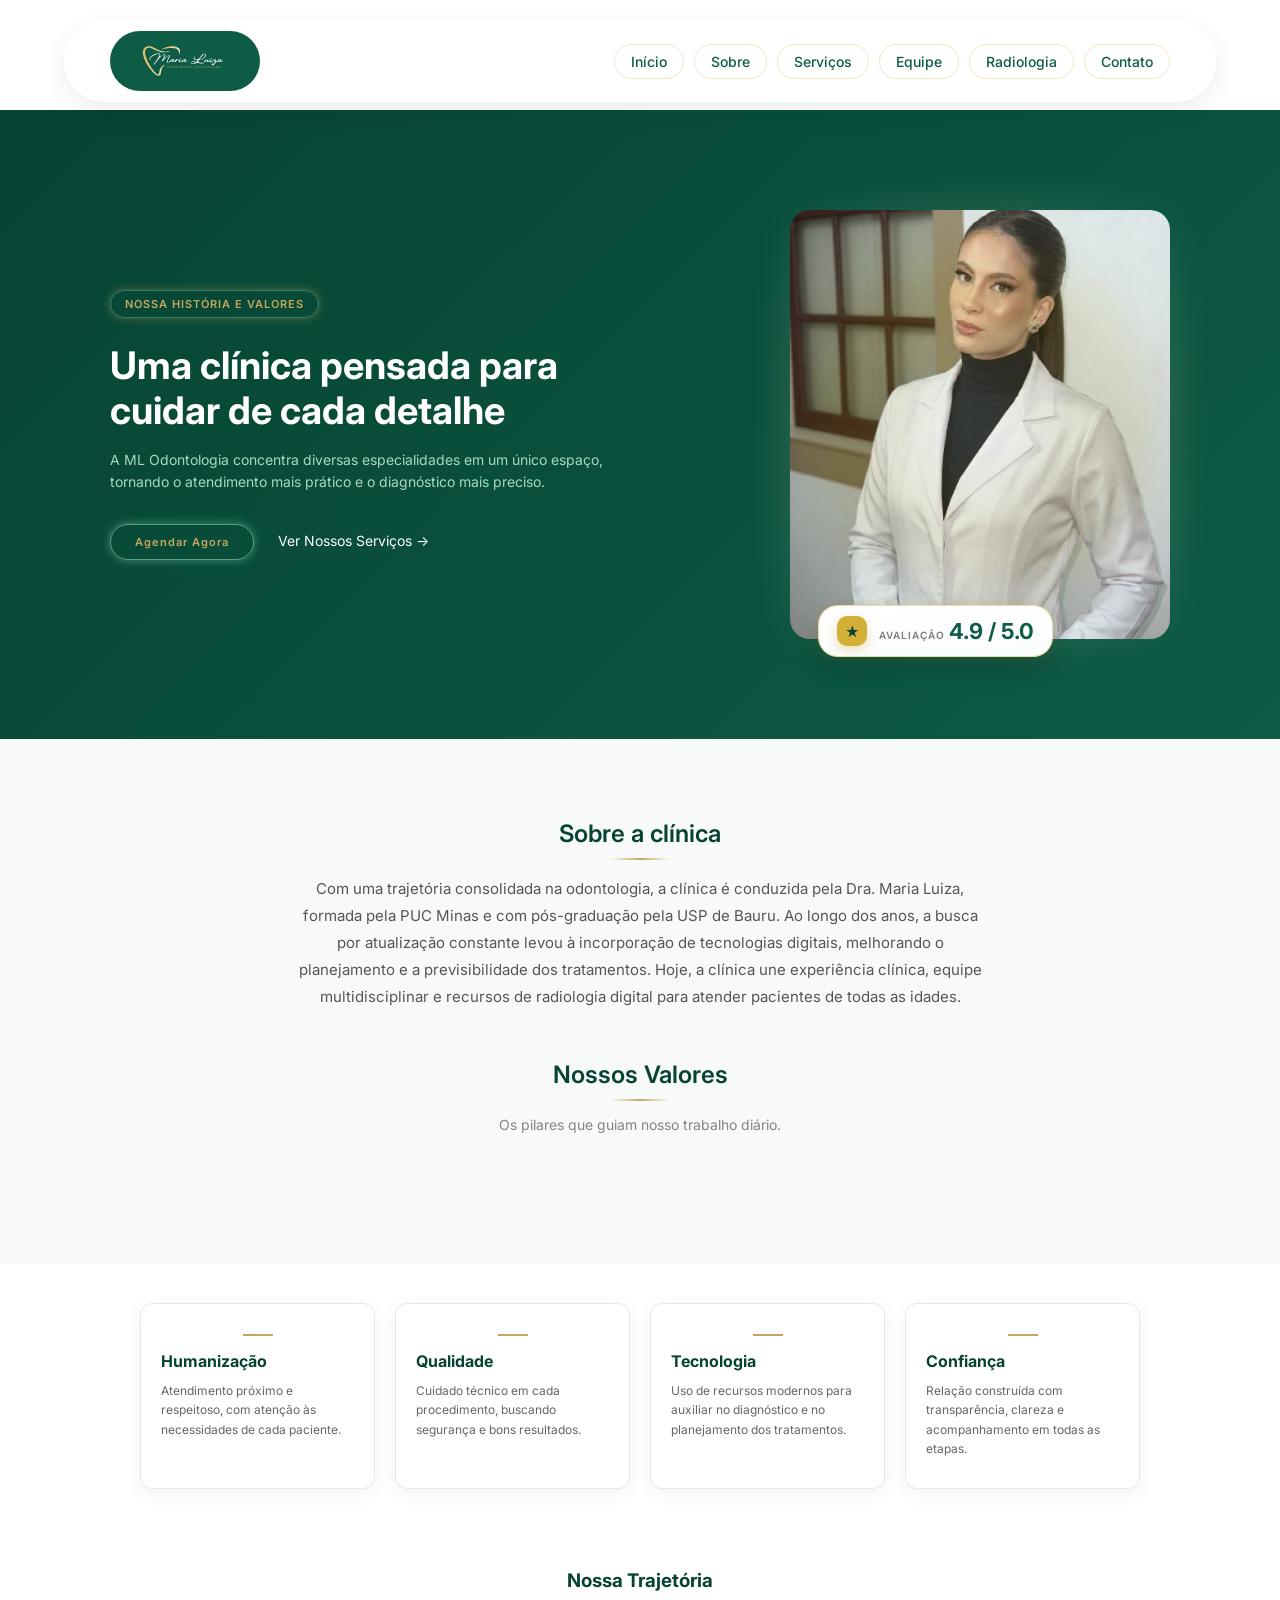
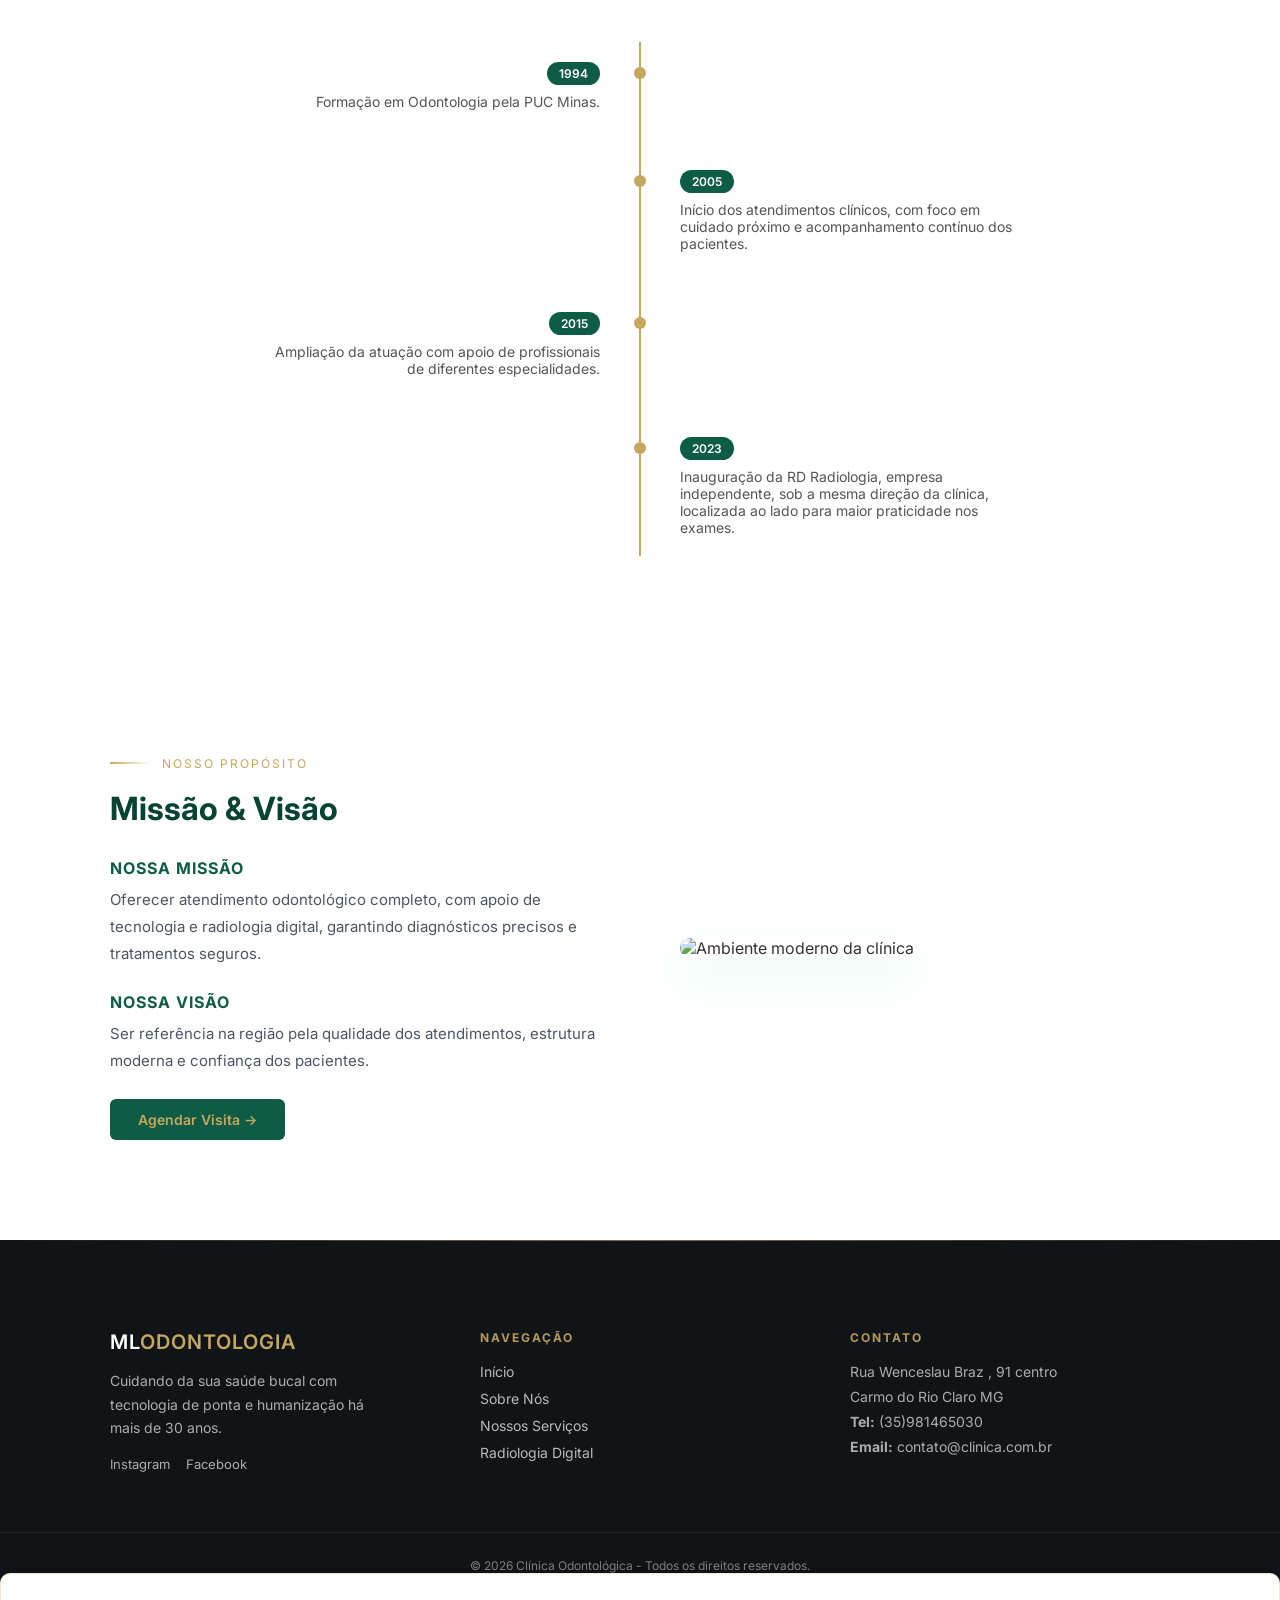
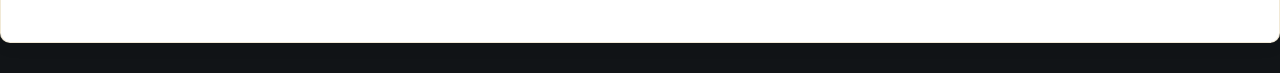
==== sobre.html @ ec3f66e2 "Adicionando conteudo do site" ====
<!DOCTYPE html>
<html lang="pt-br">
<head>
    <meta charset="UTF-8">
    <meta name="viewport" content="width=device-width, initial-scale=1.0">
    <title>Sobre a Clínica - Dra. Maria Luiza</title>
    <link rel="stylesheet" href="style.css">
    <link href="https://fonts.googleapis.com/css2?family=Inter:wght@300;400;500;600&display=swap" rel="stylesheet">
</head>
<body>

    <header class="navbar">
     <div class="container nav-container">

        <div class="logo-area">
            <!-- sua logo aqui -->
             <img src="img/Grupo-LogoLuiza.svg" alt="Logo">
        </div>

        <!-- BOTÃO HAMBURGUER -->
        <div class="menu-toggle" id="menu-toggle">
            ☰
        </div>

        <!-- MENU -->
        <nav id="nav-menu">
            <ul>
                <li><a href="index.html">Início</a></li>
                <li><a href="sobre.html">Sobre</a></li>
                <li><a href="servicos.html">Serviços</a></li>
                <li><a href="equipe.html">Equipe</a></li>
                <li><a href="radiologia.html">Radiologia</a></li>
                <li><a href="contato.html">Contato</a></li>
            </ul>
        </nav>

    </div>
</header>

    <main>
       <section class="hero">
    <div class="container hero-grid">
        <div class="hero-text">
            <p class="overline">NOSSA HISTÓRIA E VALORES</p>
            
            <h1>Uma clínica pensada para cuidar de cada detalhe</h1>
            
            <p class="hero-desc">A ML Odontologia concentra diversas especialidades em um único espaço, tornando o atendimento mais prático e o diagnóstico mais preciso.</p>
            
            <div class="hero-actions">
                <a href="https://wa.me/5513999999999?text=Olá! Vim pela página Sobre e gostaria de agendar." 
                   target="_blank" 
                   class="btn-white">
                   Agendar Agora
                </a>
                
                <a href="servicos.html" class="link-white">Ver Nossos Serviços →</a>
            </div>
        </div>

        <div class="hero-image">
            <img src="img/mf.png" alt="Dra. Maria Luiza em atendimento">
              <div class="rating-card">
        <div class="star">★</div>
        <div>
            <span class="rating-label">AVALIAÇÃO</span>
            <strong>4.9 / 5.0</strong>
        </div>
    </div>
        </div>
    </div>
</section>
        
                  
     <section class="values">
    <div class="container">

        <!-- SOBRE -->
        <div class="services-title-container">
            <h3>Sobre a clínica</h3>
            <span class="line-center"></span>
        </div>

        <p class="about-description">
            Com uma trajetória consolidada na odontologia, a clínica é conduzida pela Dra. Maria Luiza, formada pela PUC Minas e com pós-graduação pela USP de Bauru. Ao longo dos anos, a busca por atualização constante levou à incorporação de tecnologias digitais, melhorando o planejamento e a previsibilidade dos tratamentos.
            Hoje, a clínica une experiência clínica, equipe multidisciplinar e recursos de radiologia digital para atender pacientes de todas as idades.
        </p>

        <!-- VALORES -->
        <div class="services-title-container">
            <h3>Nossos Valores</h3>
            <span class="line-center"></span>
        </div>

        <p class="subtitle">Os pilares que guiam nosso trabalho diário.</p>

    </div>
</section>
        <div class="values-grid">
            <div class="value-card">
                <h4>Humanização</h4>
                <p>Atendimento próximo e respeitoso, com atenção às necessidades de cada paciente.</p>
            </div>
            
            <div class="value-card">
                <h4>Qualidade</h4>
                <p>Cuidado técnico em cada procedimento, buscando segurança e bons resultados.</p>
            </div>
            
            <div class="value-card">
                <h4>Tecnologia</h4>
                <p>Uso de recursos modernos para auxiliar no diagnóstico e no planejamento dos tratamentos.</p>
            </div>
            
            <div class="value-card">
                <h4>Confiança</h4>
                <p>Relação construída com transparência, clareza e acompanhamento em todas as etapas.</p>
            </div>
        </div>
    </div>
</section>

        <section class="timeline container">
            <h3>Nossa Trajetória</h3>
            <div class="timeline-container">
                <div class="timeline-item left">
                    <div class="dot"></div>
                    <div class="date-badge">1994</div>
                    <p>Formação em Odontologia pela PUC Minas.</p>
                </div>
                <div class="timeline-item right">
                    <div class="dot"></div>
                    <div class="date-badge">2005</div>
                    <p>Início dos atendimentos clínicos, com foco em cuidado próximo e acompanhamento contínuo dos pacientes.</p>
                </div>
                <div class="timeline-item left">
                    <div class="dot"></div>
                    <div class="date-badge">2015</div>
                    <p>Ampliação da atuação com apoio de profissionais de diferentes especialidades.</p>
                </div>
                <div class="timeline-item right">
                    <div class="dot"></div>
                    <div class="date-badge">2023</div>
                    <p>Inauguração da RD Radiologia, empresa independente, sob a mesma direção da clínica, localizada ao lado para maior praticidade nos exames.</p>
                </div>
            </div>
        </section>

      <section class="mission-vision">
    <div class="container mission-grid">
        <div class="mission-text">
            <div class="name-container">
                <span class="line"></span>
                <span class="mini-badge">Nosso Propósito</span>
            </div>
            <h2>Missão & Visão</h2>
            
            <div class="mission-box">
                <h5>Nossa Missão</h5>
                <p>Oferecer atendimento odontológico completo, com apoio de tecnologia e radiologia digital, garantindo diagnósticos precisos e tratamentos seguros.</p>
            </div>

            <div class="mission-box">
                <h5>Nossa Visão</h5>
                <p>Ser referência na região pela qualidade dos atendimentos, estrutura moderna e confiança dos pacientes.</p>
            </div>
            <a href="https://wa.me/5513999999999" class="btn-green">Agendar Visita →</a>
        </div>

        <div class="mission-image">
            <img src="img/sala de espera.png" alt="Ambiente moderno da clínica">
          
    </div>
</section>
  <footer class="footer-black">
    <div class="container footer-grid">
        <div class="footer-col">
            <h4 class="footer-logo">ML<span>ODONTOLOGIA </span></h4>
            <p class="footer-desc">Cuidando da sua saúde bucal com tecnologia de ponta e humanização há mais de 30 anos.</p>
            <div class="social-links">
                <a href="#">Instagram</a>
                <a href="#">Facebook</a>
            </div>
        </div>

        <div class="footer-col">
            <h5>Navegação</h5>
            <ul>
                <li><a href="index.html">Início</a></li>
                <li><a href="sobre.html">Sobre Nós</a></li>
                <li><a href="servicos.html">Nossos Serviços</a></li>
                <li><a href="radiologia.html">Radiologia Digital</a></li>
            </ul>
        </div>

        <div class="footer-col">
            <h5>Contato</h5>
            <p>Rua Wenceslau Braz , 91 centro</p>
            <p>Carmo do Rio Claro MG</p>
            <p><strong>Tel:</strong> (35)981465030 </p>
            <p><strong>Email:</strong> contato@clinica.com.br</p>
        </div>
    </div>

    <div class="footer-bottom">
        <p>&copy; 2026 Clínica Odontológica - Todos os direitos reservados.</p>
    </div>
    <div class="service-item animate"></div>
    <script>
const elements = document.querySelectorAll('.animate');

const observer = new IntersectionObserver(entries => {
    entries.forEach(entry => {
        if(entry.isIntersecting){
            entry.target.classList.add('show');
        }
    });
});

elements.forEach(el => observer.observe(el));
</script>


</footer>

<script>
window.addEventListener("scroll", function () {
    const navbar = document.querySelector(".navbar");

    if (window.scrollY > 50) {
        navbar.classList.add("scrolled");
    } else {
        navbar.classList.remove("scrolled");
    }
});
</script>
<script>
const toggle = document.getElementById("menu-toggle");
const nav = document.getElementById("nav-menu");

toggle.addEventListener("click", () => {
    nav.classList.toggle("active");
});
</script>
</body>
</html>
---- style.css ----
* {
    margin: 0;
    padding: 0;
    box-sizing: border-box;
}

:root {
    /* CORES PRINCIPAIS */
    --verde-escuro: #064333;
    --verde-medio: #0e5c46;
    --verde-claro: #a7f3d0;

    /* DOURADO ELEGANTE */
    --dourado: #c6a75e;
    --dourado-claro: #e8d8a3;
    --dourado-escuro: #a8893f;

    /* NEUTROS */
    --branco: #ffffff;
    --cinza-texto: #333333;
    --cinza-claro: #f8faf9;
    --preto: #000000;

    /* SOMBRAS */
    --sombra-verde: rgba(14, 92, 70, 0.2);
    --sombra-dourada: rgba(198, 167, 94, 0.4);
}

body {
    font-family: 'Inter', sans-serif;
    color: #333;
     padding-top: 110px;
}

.container {
    max-width: 1100px;
    margin: 0 auto;
    padding: 0 20px;
}

.logo-area {
    display: inline-flex;      /* Ajusta o tamanho do container ao conteúdo */
    align-items: center;       /* Centraliza a imagem verticalmente */
    justify-content: center;   /* Centraliza a imagem horizontalmente */
    background-color:  #0e5c46; /* Cor de fundo branca (conforme a imagem) */
    padding: 10px 30px;        /* Espaçamento interno: vertical e horizontal */
    border-radius: 100px;      /* O segredo da cápsula: um valor alto arredonda as pontas */
    width: fit-content;        /* Garante que a cápsula não ocupe a largura toda da tela */
}

.logo-area img {
    width: 90px; /* Aumente de 75px para um valor maior */
    height: auto;
    display: block;
}

/* ===== NAVBAR (base) ===== */
.navbar {
    position: fixed;
    top: 20px; /* desce um pouco pra ficar “flutuante” */
    left: 50%;
    transform: translateX(-50%);
    width: 90%;
    max-width: 1200px;

    z-index: 1000;

    /* efeito vidro leitoso */
    background: rgba(255, 255, 255, 0.75);
    backdrop-filter: blur(18px);
    -webkit-backdrop-filter: blur(18px);

    border-radius: 50px;
    border: 1px solid rgba(255, 255, 255, 0.4);

    box-shadow:
        inset 0 1px rgba(255,255,255,0.6),
        0 8px 25px rgba(0, 0, 0, 0.08);

    padding: 10px 25px;

    transition: all 0.3s ease;
}

/* ===== NAVBAR AO ROLAR ===== */
.navbar.scrolled {
    background: rgba(255, 255, 255, 0.9);
    backdrop-filter: blur(22px);

    box-shadow:
        inset 0 1px rgba(255,255,255,0.7),
        0 10px 30px rgba(0, 0, 0, 0.12);

    padding: 10px 30px;
}

/* ===== CONTAINER ===== */
.nav-container {
    display: flex;
    justify-content: space-between;
    align-items: center;
}

/* ===== MENU ===== */
nav ul {
    display: flex;
    list-style: none;
    gap: 10px; /* menor pra combinar com botão */
    align-items: center;
}

/* ===== LINKS ===== */
nav a {
    text-decoration: none;
    color: #0e5c46;
    font-size: 14px;
    font-weight: 500;

    padding: 8px 16px;
    border-radius: 25px;

    border: 1px solid rgba(212, 175, 55, 0.3);

    transition: all 0.3s ease;
}

/* ===== HOVER ===== */
nav a:hover {
    background-color: rgba(212, 175, 55, 0.08);
    border-color: #d4af37;
    color: #1eb48a;
}





nav a.badge-custom:hover {
    transform: translateY(-2px);
    box-shadow: 0 6px 15px rgba(212, 175, 55, 0.3);
}

/* --- CONFIGURAÇÃO DA HERO (VERDE) --- */
.hero {
    background-color: #064333;
    padding: 80px 0;
    color: white;
}

.hero-grid {
    display: flex;
    align-items: center; /* Centraliza o texto verticalmente com a imagem */
    justify-content: space-between;
    gap: 40px;
}

.hero-text {
    flex: 1;
    max-width: 550px;
}


.hero-text h1 {
    font-size: 34px;
    line-height: 1.2;
    margin-bottom: 20px;
}

.hero-desc {
    font-size: 14px;
    opacity: 0.8;
    margin-bottom: 30px;
    line-height: 1.6;
}

/* ===== IMAGEM (base para posicionamento) ===== */
.hero-image {
    position: relative;
    max-width: 380px;
}

.hero-image img {
    width: 100%;
    display: block;
    border-radius: 20px;
}

/* sombreado suave dourado/offwhite */
.hero-image::before {
    content: "";
    position: absolute;
    inset: -8px;
    border-radius: 28px;
    background: radial-gradient(
        circle,
        rgba(255, 244, 220, 0.20) 0%,
        rgba(212, 175, 55, 0.18) 45%,
        rgba(255, 248, 235, 0.10) 70%,
        transparent 100%
    );
    filter: blur(18px);
    z-index: 1;
}


/* ===== CARD DE AVALIAÇÃO ===== */

/* ===== CARD AVALIAÇÃO ===== */
.rating-card {
    position: absolute;

    bottom: -18px;
    left: 28px;

    z-index: 5;

    display: flex;
    align-items: center;
    gap: 12px;

    padding: 10px 18px;

    border-radius: 20px;

    /* FUNDO MAIS VISÍVEL */
    background: rgba(255, 255, 255, 0.98);

    /* EFEITO VIDRO */
    backdrop-filter: blur(14px);
    -webkit-backdrop-filter: blur(14px);

    /* BORDA DOURADA */
    border: 1px solid rgba(212, 175, 55, 0.45);

    /* SOMBRA */
    box-shadow:
        0 10px 25px rgba(0,0,0,0.18),
        0 0 12px rgba(212,175,55,0.18);

    transition: all 0.3s ease;
}

/* HOVER */
.rating-card:hover{
    transform: translateY(-3px);
}

/* ===== ESTRELA ===== */
.rating-card .star {

    width: 30px;
    height: 30px;

    display: flex;
    align-items: center;
    justify-content: center;

    border-radius: 10px;

    background: #d4af37;

    color: #064333;

    font-size: 14px;
    font-weight: bold;

    box-shadow:
        0 4px 10px rgba(212,175,55,0.35);
}

/* TEXTO PEQUENO */
.rating-label {

    font-size: 10px;

    letter-spacing: 1px;

    color: #7b7b7b;

    font-weight: 600;
}

/* NOTA */
.rating-card strong {

    font-size: 22px;

    color: #0e5c46;

    line-height: 1;
}
/* --- ESTILO DOS ELEMENTOS "GLOW" (OVERLINE E BOTÕES) --- */
.overline {
    font-size: 11px;
    letter-spacing: 1px;
    color: var(--dourado);
    border: 1px solid var(--dourado);
    box-shadow: 0 0 10px var(--sombra-dourada);
    margin-bottom: 10px;
    display: inline-block;
    padding: 6px 14px;
    border-radius: 50px;
    font-weight: 600;
   
    border: 1px solid rgba(167, 243, 208, 0.3);
}

.btn-white {
    display: inline-block;
    text-decoration: none;
    font-size: 11px;
    letter-spacing: 1px;
      color: var(--dourado);
    padding: 10px 24px;
    background-color: transparent;
    border-radius: 50px;
    font-weight: 600;
    border: 1px solid rgba(167, 243, 208, 0.5);
    box-shadow: 0px 0px 10px rgba(167, 243, 208, 0.4);
    transition: all 0.3s ease;
    cursor: pointer;
    text-align: center;
}

.btn-white:hover {
    box-shadow: 0px 0px 15px rgba(167, 243, 208, 0.7);
    background-color: rgba(167, 243, 208, 0.1);
    transform: translateY(-2px);
}

.link-white {
    color: white;
    text-decoration: none;
    margin-left: 20px;
    font-size: 14px;
    transition: color 0.3s;
}

.link-white:hover {
    color: #a7f3d0;
    text-shadow: 0px 0px 8px rgba(167, 243, 208, 0.6);
}

/* --- SEÇÃO SOBRE (FOTO NA ESQUERDA) --- */
/* --- ABOUT PREMIUM --- */
.about {
    display: flex;
    align-items: center;
    gap: 70px;
    padding: 110px 0;
}

/* IMAGEM */
.about-image img {
    width: 480px;
    border-radius: 14px;
   box-shadow: 
    0 0 10px rgba(53, 146, 103, 0.5),
    0 0 20px rgba(167, 243, 208, 0.3);
}

/* TEXTO */
.about-text {
    max-width: 520px;
}

/* LINHA + NOME */
.name-container {
    display: flex;
    align-items: center;
    gap: 12px;
    margin-bottom: 18px;
}

/* Linha elegante */
.name-container .line {
    width: 40px;
    height: 2px;
    background: linear-gradient(to right, var(--dourado), transparent);
}



/* TÍTULO */
.about-text h2 {
    font-size: 30px;
    line-height: 1.3;
    color: var(--verde-escuro);
    margin-bottom: 18px;
}


.about-text p {
    font-size: 15px;
    line-height: 1.8; /* Aumenta o espaço entre as linhas conforme solicitado */
    color: #444;
    margin-bottom: 25px;
    max-width: 500px;
}

/* Botão que agora aponta para servicos.html */
.btn-green {
    display: inline-block;
    background-color: #0e5c46;
    color:var(--dourado);
    padding: 12px 28px;
    border-radius: 6px;
    text-decoration: none;
    font-weight: 600;
    font-size: 14px;
    transition: all 0.3s ease;
}
 

/* --- SEÇÃO SERVIÇOS (FUNDO) --- */
.services {
    padding: 80px 0 100px 0;
    text-align: center;
    background-color: var(--cinza-claro);
}

/* --- TÍTULO --- */
.services-title-container {
    display: flex;
    flex-direction: column;
    align-items: center;
    gap: 10px;
    margin-bottom: 15px;
}

.services-title-container h3 {
    font-size: 26px;
    color: var(--verde-escuro);
    font-weight: 600;
}



/* LINHA DOURADA CENTRAL */
.line-center {
    width: 60px;
    height: 2px;
    background: linear-gradient(to right, transparent, var(--dourado), transparent);
}

.about-description {
    max-width: 700px;
    margin: 0 auto 50px auto;
    text-align: center;
    font-size: 15px;
    line-height: 1.8;
    color: #555;
}

/* --- GRID --- */
.services-grid {
    display: grid;
    grid-template-columns: repeat(4, 1fr);
    gap: 20px;
    max-width: 1000px;
    margin: 0 auto 40px auto;
}

/* --- CARD DE SERVIÇO --- */
.service-item {
    position: relative;
    background: white;
    border-radius: 10px;
    padding: 18px 12px;
    font-size: 14px;
    color: var(--verde-escuro);
    font-weight: 600;
    text-align: center;
    min-height: 70px;

    /* BORDA DOURADA SUAVE */
    border: 1px solid rgba(198, 167, 94, 0.3);

    /* SOMBRA LEVE */
    box-shadow: 0 5px 15px rgba(0, 0, 0, 0.05);

    transition: all 0.3s ease;
}

/* --- HOVER PREMIUM --- */
.service-item:hover {
    transform: translateY(-6px);

    border-color: var(--dourado);

    box-shadow: 
        0 10px 25px rgba(14, 92, 70, 0.15),
        0 0 12px rgba(198, 167, 94, 0.4);

    color: var(--verde-medio);
}

/* CARD DE SERVIÇO  */
.service-item {
    background: white;
    border-radius: 10px;
    padding: 18px 12px;
    font-size: 14px;
    color: var(--verde-escuro);
    font-weight: 600;
    text-align: center;
    min-height: 70px;

    /* BORDA BASE */
    border: 1px solid rgba(198, 167, 94, 0.25);

    /* SOMBRA SUAVE */
    box-shadow: 0 5px 15px rgba(0, 0, 0, 0.05);

    transition: all 0.3s ease;
}
.service-item:hover::before {
    opacity: 1;
}

/* --- BOTÃO FINAL --- */
.btn-green-dark {
    display: inline-block;
    margin-top: 10px;
    background: var(--verde-escuro);
    color:var(--dourado);
    text-decoration: none;
    padding: 12px 32px;
    border-radius: 8px;
    font-size: 14px;
    font-weight: 500;
    transition: all 0.3s ease;
}

.btn-green-dark:hover {
    background-color: var(--verde-medio);
    transform: translateY(-2px);
    box-shadow: 
        0 8px 20px rgba(14, 92, 70, 0.2),
        0 0 10px rgba(198, 167, 94, 0.3);
}
/* Footer Preto */
/* ===== FOOTER PREMIUM FINAL ===== */
.footer-black {
    background: #111417; /* cinza escuro elegante */
    color: rgba(255,255,255,0.75);
    padding: 90px 0 30px;
    font-size: 14px;
    position: relative;
}

/* LINHA SUPERIOR SUTIL (luxo) */
.footer-black::before {
    content: "";
    position: absolute;
    top: 0;
    left: 0;
    width: 100%;
    height: 1px;
    background: linear-gradient(
        90deg,
        transparent,
        rgba(232,196,122,0.5),
        transparent
    );
}

/* GRID */
.footer-grid {
    display: flex;
    justify-content: space-between;
    gap: 50px;
    margin-bottom: 60px;
    flex-wrap: wrap;
}

/* COLUNAS */
.footer-col {
    flex: 1;
    min-width: 220px;
}

/* LOGO */
.footer-logo {
    font-size: 20px;
    font-weight: 600;
    color: #fff;
    letter-spacing: 1px;
}

.footer-logo span {
    color: var(--dourado);
}

/* TÍTULOS */
.footer-col h5 {
    color: var(--dourado);
    margin-bottom: 18px;
    font-size: 12px;
    text-transform: uppercase;
    letter-spacing: 2px;
    opacity: 0.9;
}

/* LISTAS */
.footer-col ul {
    list-style: none;
    padding: 0;
}

.footer-col ul li {
    margin-bottom: 10px;
}

/* LINKS */
.footer-col a {
    color: rgba(255,255,255,0.7);
    text-decoration: none;
    transition: all 0.25s ease;
}

.footer-col a:hover {
    color: var(--dourado);
    transform: translateX(3px);
}

/* DESCRIÇÃO */
.footer-desc {
    color: rgba(255,255,255,0.55);
    line-height: 1.7;
    margin-top: 15px;
    max-width: 260px;
}

/* CONTATO */
.footer-col p {
    margin-bottom: 8px;
    color: rgba(255,255,255,0.65);
}

/* SOCIAL */
.social-links {
    margin-top: 15px;
}

.social-links a {
    display: inline-block;
    margin-right: 12px;
    font-size: 13px;
    color: rgba(255,255,255,0.65);
    transition: 0.25s;
}

.social-links a:hover {
    color: var(--dourado);
}

/* LINHA FINAL */
.footer-bottom {
    border-top: 1px solid rgba(255,255,255,0.08);
    padding-top: 25px;
    text-align: center;
    color: rgba(255,255,255,0.45);
    font-size: 12px;
}
.animate {
    opacity: 0;
    transform: translateY(30px);
    transition: 0.6s;
}

.animate.show {
    opacity: 1;
    transform: translateY(0);
}
/* SEÇÃO */
.testimonials {
    padding: 80px 0;
    background-color: #ffffff;
    text-align: center;
}

/* GRID */
.testimonials-grid {
    display: grid;
    grid-template-columns: repeat(3, 1fr);
    gap: 25px;
}

/* CARD */
.testimonial {
    background: #fff;
    border-radius: 10px;
    padding: 20px;
    font-size: 14px;
    color: #444;

    border: 1px solid rgba(198, 167, 94, 0.25);

    box-shadow: 0 5px 15px rgba(0,0,0,0.05);

    transition: 0.3s;
}

/* HOVER */
.testimonial:hover {
    transform: translateY(-5px);
    border-color: var(--dourado);
    box-shadow: 
        0 10px 25px rgba(14, 92, 70, 0.15),
        0 0 10px rgba(198, 167, 94, 0.3);
}

/* TEXTO */
.testimonial p {
    margin-bottom: 15px;
    font-style: italic;
}

/* NOME */
.testimonial span {
    font-size: 13px;
    color: var(--verde-medio);
    font-weight: 500;
}
/* --- Estilos exclusivos da Página Sobre --- */

/* --- Seção Valores (Estilo Profissional) --- */
.values {
    padding: 80px 0;
    text-align: center;
    background-color: #f8faf9; /* Mesmo fundo clarinho dos serviços */
}

.values h3 {
    color: #064333;
    font-size: 24px;
    margin: 0;
}

.subtitle {
    font-size: 14px;
    color: #666;
    margin-bottom: 50px;
    opacity: 0.8;
}

/* --- Grid de Valores (Lado a Lado) --- */
/* SEÇÃO */
.values {
    padding: 80px 0;
    text-align: center;
    background-color: var(--cinza-claro);
}

.values h3 {
    color: var(--verde-escuro);
    font-size: 24px;
}

/* SUBTÍTULO */
.subtitle {
    font-size: 14px;
    color: #666;
    margin-bottom: 50px;
}

/* GRID */
.values-grid {
    display: flex;
    justify-content: space-between;
    gap: 30px;
    max-width: 1000px;
    margin: 0 auto;
}

/* CARD */
.value-card {
    flex: 1;
    background: white;
    padding: 30px 25px;
    border-radius: 10px;

    border: 1px solid rgba(198, 167, 94, 0.2);

    box-shadow: 0 5px 20px rgba(0,0,0,0.05);

    transition: all 0.3s ease;
}

/* LINHA DOURADA */
.value-card::before {
    content: "";
    display: block;
    width: 30px;
    height: 2px;
    background: var(--dourado);
    margin: 0 auto 15px auto;
}

/* HOVER */
.value-card:hover {
    transform: translateY(-5px);
    border-color: var(--dourado);

    box-shadow: 
        0 10px 25px rgba(14, 92, 70, 0.1),
        0 0 8px rgba(198, 167, 94, 0.3);
}

/* TÍTULO */
.value-card h4 {
    font-size: 16px;
    color: var(--verde-escuro);
    margin-bottom: 10px;
}

/* TEXTO */
.value-card p {
    font-size: 13px;
    color: #666;
    line-height: 1.6;
}

/* História Detalhada */
/* CONTAINER */
.timeline-container {
    position: relative;
    max-width: 900px;
    margin: 0 auto;
}

/* LINHA CENTRAL (RÉGUA) */
.timeline-container::before {
    content: "";
    position: absolute;
    top: 0;
    left: 50%;
    transform: translateX(-50%);
    width: 2px;
    height: 100%;
    background: var(--dourado);
}

/* ITEM */
.timeline-item {
    position: relative;
    width: 50%;
    padding: 20px 30px;
}

/* ESQUERDA */
.timeline-item.left {
    left: 0;
    text-align: right;
}

/* DIREITA */
.timeline-item.right {
    left: 50%;
    text-align: left;
}

/* PONTO */
.timeline-item .dot {
    position: absolute;
    top: 25px;
    width: 12px;
    height: 12px;
    background: var(--dourado);
    border-radius: 50%;
}

/* POSIÇÃO DO PONTO */
.timeline-item.left .dot {
    right: -6px;
}

.timeline-item.right .dot {
    left: -6px;
}

/* DATA */
.date-badge {
    font-size: 12px;
    color: var(--dourado);
    font-weight: 600;
    margin-bottom: 6px;
}

/* TEXTO */
.timeline-item p {
    font-size: 14px;
    color: #555;
}
/* Valores */
.values {
    background-color: #f8faf9;
    padding: 80px 0;
    text-align: center;
}

.values-grid {
    display: grid;
    grid-template-columns: repeat(4, 1fr);
    gap: 20px;
    margin-top: 40px;
}

.value-card {
    background: white;
    padding: 30px 20px;
    border-radius: 12px;
    border: 1px solid #e5e7eb;
}

.value-card .icon {
    font-size: 24px;
    margin-bottom: 15px;
}

.value-card h4 {
    color: #064333;
    margin-bottom: 10px;
}

.value-card p {
    font-size: 12px;
    color: #666;
}

/* Trajetória (Timeline Simples) */
.timeline {
    padding: 80px 0;
    text-align: center;
}

.timeline h3 {
    margin-bottom: 50px;
    color: #064333;
}

.timeline-container {
    position: relative;
    max-width: 800px;
    margin: 0 auto;
}

.timeline-item {
    padding: 20px;
    width: 50%;
    position: relative;
    margin-bottom: 20px;
}

.timeline-item.left { left: 0; text-align: right; padding-right: 40px; }
.timeline-item.right { left: 50%; text-align: left; padding-left: 40px; }

.date-badge {
    background: #0e5c46;
    color: white;
    display: inline-block;
    padding: 4px 12px;
    border-radius: 20px;
    font-size: 12px;
    margin-bottom: 8px;
} 

/* Missão (Banner Verde) */
.mission-vision {
    padding: 100px 0;
    background-color: #ffffff;
}

.mission-grid {
    display: flex;
    align-items: center;
    gap: 80px;
}

.mission-text {
    flex: 1;
}

.mission-text h2 {
    font-size: 32px;
    color: #064333;
    margin-bottom: 30px;
}

.mission-box {
    margin-bottom: 25px;
}

.mission-box h5 {
    color: #0e5c46;
    font-size: 16px;
    font-weight: 700;
    margin-bottom: 8px;
    text-transform: uppercase;
    letter-spacing: 1px;
}

.mission-box p {
    font-size: 15px;
    line-height: 1.8;
    color: #4b5563;
}

/* --- Estilo da Imagem com o "Glow" Verde --- */
.mission-image {
    flex: 1;
    position: relative;
}

.mission-image img {
    width: 100%;
    border-radius: 20px;
    /* Sombreado verde sutil que você está usando no site */
    box-shadow: 0 20px 40px rgba(167, 243, 208, 0.3);
}

/* Selo flutuante em cima da foto */
.image-overlay-badge {
    position: absolute;
    bottom: -20px;
    right: -20px;
    background: #064333;
    color: #a7f3d0;
    padding: 15px 25px;
    border-radius: 12px;
    font-weight: 600;
    font-size: 13px;
    box-shadow: 0 10px 20px rgba(0,0,0,0.2);
    border: 1px solid rgba(167, 243, 208, 0.3);
}


/* Ajuste para o destaque da Dra */

.team-highlight {
    display: flex;
    align-items: flex-start;
    gap: 60px;
    padding: 80px 20px;
}

.team-info-box .role {
    font-weight: 600;
    color: var(--verde-medio);
    margin-bottom: 15px;
}

.formation-card {
    background: var(--fundo-suave);
    padding: 20px;
    border-radius: 8px;
    margin-top: 25px;
    border-left: 4px solid var(--verde-medio);
}

.formation-card h5 {
    margin-bottom: 10px;
    color: var(--verde-escuro);
}

.formation-card ul {
    list-style: none;
    font-size: 13px;
    color: var(--texto-cinza);
}

/* Grid de Especialistas (3 colunas) */
.grid-3-cols {
    grid-template-columns: repeat(3, 1fr);
    max-width: 1100px;
}

.specialist-card {
    align-items: flex-start; /* Texto alinhado à esquerda como no print */
    text-align: left;
}

.formation-list {
    margin-top: 15px;
    font-size: 11px;
    color: var(--texto-cinza);
    border-top: 1px solid var(--borda);
    padding-top: 10px;
    width: 100%;
}

.formation-list span {
    display: block;
    margin-bottom: 5px;
}

/* Stats no Banner Verde */
.stats-grid {
    display: flex;
    justify-content: center;
    gap: 60px;
    margin-top: 40px;
}

.stat-item strong {
    font-size: 32px;
    display: block;
}

.stat-item p {
    font-size: 12px;
    margin-top: 5px !important;
}

.specialists {
    background-color: var(--branco);
    padding: 80px 0;
    text-align: center;
}

/* --- Estilos Radiologia --- */

/* Lista de Benefícios */
.check-list {
    list-style: none;
    margin-top: 20px;
}

.check-list li {
    font-size: 13px;
    margin-bottom: 10px;
    color: var(--texto-escuro);
}

/* Grid de Exames (2 colunas) */
.exams {
    padding: 80px 20px;
    text-align: center;
}

.grid-2-cols {
    grid-template-columns: repeat(2, 1fr);
    max-width: 900px;
    text-align: left;
}

.exam-card {
    background: var(--branco);
    border: 1px solid var(--borda);
    padding: 25px;
    border-radius: 12px;
}

.exam-card h4 {
    color: var(--verde-escuro);
    margin-bottom: 10px;
    font-size: 16px;
}

.exam-card p {
    font-size: 13px;
    color: var(--texto-cinza);
    line-height: 1.5;
}

/* Banner Missão com Imagem Lateral */
.flex-banner {
    display: flex;
    align-items: center;
    justify-content: center;
    gap: 40px;
}

.img-small-round {
    width: 300px;
    height: 200px;
    object-fit: cover;
    border-radius: 15px;
}

.banner-text {
    text-align: left;
    max-width: 500px;
}

.banner-text h3 {
    color: var(--branco) !important;
}

/* --- Estilos Detalhamento de Serviços --- */

/* HEADER DO CARD */
.service-header {
    display: flex;
    align-items: center;
    gap: 12px;
    margin-bottom: 12px;
}

/* LINHA DOURADA */
.service-line {
    width: 30px;
    height: 2px;
    background: var(--dourado);
}

/* CARD */
.card-item {
    background: white;
    padding: 25px;
    border-radius: 12px;

    border: 1px solid rgba(198, 167, 94, 0.2);

    transition: all 0.3s ease;

    box-shadow: 0 5px 20px rgba(0,0,0,0.05);
}

/* HOVER ELEGANTE */
.card-item:hover {
    transform: translateY(-5px);

    border-color: var(--dourado);

    box-shadow:
        0 10px 25px rgba(14, 92, 70, 0.08),
        0 0 8px rgba(198, 167, 94, 0.25);
}

/* TÍTULO */
.card-item h4 {
    font-size: 16px;
    color: var(--verde-escuro);
    margin: 0;
}

/* TEXTO */
.card-item p {
    font-size: 14px;
    color: #555;
    margin-bottom: 15px;
}
.card-item {
    border: 1px solid rgba(198, 167, 94, 0.2);

    background: linear-gradient(white, white) padding-box,
                linear-gradient(135deg, transparent, var(--dourado), transparent) border-box;

    border: 1px solid transparent;
}

/* LISTA */
.service-list {
    list-style: none;
    padding: 0;
}

.service-list li {
    font-size: 13px;
    color: #666;
    margin-bottom: 8px;
    position: relative;
    padding-left: 18px;
}

/* CHECK MINIMALISTA */
.service-list li::before {
    content: "•";
    color: var(--dourado);
    position: absolute;
    left: 0;
}

/* SEÇÃO */
.steps {
    padding: 90px 0;
    background: #f8faf9;
    text-align: center;
}

/* GRID */
.steps-grid {
    display: flex;
    justify-content: space-between;
    gap: 30px;
    margin-top: 50px;
    position: relative;
}

/* LINHA CONECTANDO */
.steps-grid::before {
    content: "";
    position: absolute;
    top: 25px;
    left: 10%;
    width: 80%;
    height: 1px;
    background: linear-gradient(to right, transparent, var(--dourado), transparent);
}

/* CARD */
.step-card {
    flex: 1;
    background: white;
    padding: 30px 20px;
    border-radius: 12px;

    border: 1px solid rgba(198, 167, 94, 0.2);

    transition: all 0.3s ease;
    position: relative;

    box-shadow: 0 5px 20px rgba(0,0,0,0.05);
}

/* HOVER */
.step-card:hover {
    transform: translateY(-6px);

    border-color: var(--dourado);

    box-shadow:
        0 12px 25px rgba(14, 92, 70, 0.08),
        0 0 10px rgba(198, 167, 94, 0.3);
}

/* NÚMERO */
.step-num {
    font-size: 28px;
    font-weight: 600;
    color: var(--dourado);
    display: block;
    margin-bottom: 10px;
}

/* TÍTULO */
.step-card h5 {
    font-size: 16px;
    color: var(--verde-escuro);
    margin-bottom: 10px;
}

/* TEXTO */
.step-card p {
    font-size: 13px;
    color: #666;
    line-height: 1.6;
}
/* --- CARD PRINCIPAL (DRA. MARIA LUIZA) --- */
/* ================= CARD PRINCIPAL ================= */
.team-main-card {
    display: flex;
    align-items: center;
    gap: 60px;
    padding: 70px;
    margin-top: -80px;
    background: white;
    border-radius: 20px;

    /* borda elegante */
    border: 1px solid rgba(218, 202, 153, 0.25);

    /* sombra mais sofisticada */
    box-shadow: 0 20px 50px rgba(247, 240, 117, 0.06);

    position: relative;
    z-index: 10;
}

/* detalhe dourado superior */
.team-main-card::before {
    content: '';
    position: absolute;
    top: 0;
    left: 40px;
    width: 80px;
    height: 3px;
    background: linear-gradient(to right, var(--dourado), transparent);
}

/* ================= TEXTO ================= */
.team-info-box h2 {
    color: var(--verde-escuro);
    font-size: 40px;
    margin: 10px 0;
    font-weight: 600;
}

/* linha dourada elegante */
.team-info-box h2::after {
    content: '';
    display: block;
    width: 60px;
    height: 3px;
    margin-top: 10px;
    background: linear-gradient(to right, var(--dourado), transparent);
}

.team-info-box .role {
    color: var(--dourado);
    font-weight: 500;
    margin-bottom: 15px;
}

.team-info-box .description {
    color: var(--cinza-texto);
    line-height: 1.7;
    font-size: 15px;
}

/* badge limpa */
.mini-badge {
    color: var(--dourado);
    font-size: 12px;
    letter-spacing: 2px;
    text-transform: uppercase;
}

/* ================= FOTO PRINCIPAL ================= */
.team-image-box img {
    width: 320px;
    height: 320px;
    border-radius: 20px;
    object-fit: cover;

    border: 2px solid var(--dourado);

    box-shadow: 0 0px 4px rgba(212, 175, 55, 0.15);
}

/* ================= FORMAÇÃO ================= */
.formation-card {
    margin-top: 30px;
    padding: 20px 25px;
    border-radius: 12px;

    background: #fafafa;
    border: 1px solid var(--dourado);
}

.formation-card h5 {
    color: var(--verde-escuro);
    margin-bottom: 10px;
}

.formation-card ul {
    padding-left: 18px;
    color: var(--cinza-texto);
}

/* ================= ASSISTENTE ================= */
.assistant-section {
    margin: 60px auto;
    display: flex;
    justify-content: flex-start;
}

/* menor e mais discreto */
.assistant-card {
    display: flex;
    align-items: center;
    gap: 25px;
    padding: 20px 30px;
    max-width: 500px;

    background: white;
    border-radius: 15px;

    border: 1px solid #eee;

    box-shadow: 0 10px 25px rgba(0,0,0,0.05);

    transition: all 0.3s ease;
}

.assistant-card:hover {
    transform: translateY(-4px);
}

/* FOTO MENOR */
.assistant-photo img {
    width: 130px;
    height: 150px;
    border-radius: 10px;
    object-fit: cover;

    border: 2px solid var(--dourado);
}

/* TEXTO */
.assistant-info h4 {
    color: var(--verde-escuro);
    font-size: 20px;
    margin: 5px 0;
}

.assistant-info h4::after {
    content: '';
    display: block;
    width: 30px;
    height: 2px;
    margin-top: 6px;
    background: var(--verde-medio);
}

.mini-badge-dark {
  color: #0a0a0a;
    font-size: 11px;
    text-transform: uppercase;
    letter-spacing: 1px;
    font-weight: 600;

    /* leve brilho */
    text-shadow: 0 0 6px rgba(212, 175, 55, 0.3);
}

.assistant-info p {
    font-size: 14px;
    color: var(--cinza-texto);
}
/*equipe
/* --- GRID DOS 5 ESPECIALISTAS --- */
.specialists-grid {
    display: grid;
    grid-template-columns: repeat(5, 1fr); /* 5 Colunas iguais */
    gap: 20px;
    margin-top: 40px;
}

.spec-card {
    padding: 30px 15px;
    text-align: center;
}

.spec-tag {
    font-size: 11px;
    color: #0e5c46;
    font-weight: 700;
    text-transform: uppercase;
    letter-spacing: 1px;
}


/* ================= SEÇÃO ================= */
.numbers {
    padding: 80px 0;
    background: #ffffff;
}

/* GRID */
.numbers-grid {
    display: flex;
    justify-content: space-between;
    gap: 30px;
    text-align: center;
}

/* CARD */
.numbers-grid div {
    flex: 1;
    padding: 30px 20px;
    border-radius: 12px;

    background: #fafafa;
    border: 1px solid rgba(212, 175, 55, 0.2);

    transition: all 0.3s ease;
}

/* HOVER SUAVE */
.numbers-grid div:hover {
    transform: translateY(-5px);

    border-color: var(--dourado);

    box-shadow: 0 10px 25px rgba(0,0,0,0.05),
                0 0 10px rgba(212, 175, 55, 0.2);
}

/* NÚMERO (DESTAQUE) */
.numbers-grid strong {
    display: block;
    font-size: 32px;
    color: var(--verde-escuro);
    margin-bottom: 8px;
    font-weight: 600;
}

/* LINHA DOURADA ABAIXO DO NÚMERO */
.numbers-grid strong::after {
    content: '';
    display: block;
    width: 40px;
    height: 2px;
    margin: 8px auto 0 auto;
    background: linear-gradient(to right, var(--dourado), transparent);
}

/* TEXTO */
.numbers-grid span {
    font-size: 13px;
    color: #64748b;
}




/*radiologia
/* =========================
   HERO RADIOLOGIA
========================= */
.hero {
    background: linear-gradient(135deg, #064333, #0e5c46);
    color: white;
    padding: 100px 0;
}

.hero .overline {
    color: var(--dourado);
    font-weight: 600;
    letter-spacing: 1px;
}

.hero h1 {
    font-size: 38px;
    line-height: 1.2;
    margin: 15px 0;
}

.hero-desc {
    color: #d1fae5;
    max-width: 500px;
}

/* =========================
   EQUIPE RD (CARDS)
========================= */
.section-text {
    max-width: 700px;
    margin: 0 auto 40px auto;
    text-align: center;
    font-size: 15px;
    line-height: 1.7;
    color: #555;
}
.grid-team-rd {
    display: flex;
    justify-content: center;
    gap: 30px;
    margin: 70px 0;
    flex-wrap: wrap;
}

.team-mini-card {
    display: flex;
    align-items: center;
    gap: 20px;
    padding: 25px;
    width: 380px;
    background: #fff;
    border-radius: 12px;
    border: 1px solid var(--dourado);

    box-shadow: 0 10px 25px rgba(167, 243, 208, 0.25);
    transition: all 0.3s ease;
}

.team-mini-card:hover {
    transform: translateY(-6px);
    box-shadow: 0 15px 35px rgba(167, 243, 208, 0.45);
    border-color: #a7f3d0;
}

/* FOTO */
.team-mini-card img {
    width: 95px;
    height: 115px;
    object-fit: cover;
    border-radius: 8px;
    border: 2px solid #064333;
}

/* TEXTO */
.member-info h5 {
    font-size: 20px;
    color: #064333;
    margin: 0 0 5px;
}

.role-clean {
    font-size: 11px;
    text-transform: uppercase;
    letter-spacing: 1px;
    color: #d4af37; /* DOURADO */
    font-weight: 600;
    margin-bottom: 10px;
    display: block;
}

.member-info p {
    font-size: 13px;
    color: #64748b;
}

/* ===== SCAN NA IMAGEM DA INOVAÇÃO ===== */

.scan-container {
    position: relative;
    overflow: hidden;
    border-radius: 16px;
}

/* LINHA */
.scan-line {
    position: absolute;
    width: 100%;
    height: 2px;
    background: linear-gradient(90deg, transparent, #e8c47a, transparent);
    animation: scanMove 3s linear infinite;
    z-index: 2;
}

/* ANIMAÇÃO */
@keyframes scanMove {
    0% { top: 0; }
    100% { top: 100%; }
}

/* INFO TEXTO */
.scan-info {
    position: absolute;
    width: 100%;
    display: flex;
    justify-content: space-between;
    padding: 10px 12px;
    font-size: 11px;
    color: #ccc;
    z-index: 3;
}

.scan-info.top {
    top: 0;
}

.scan-info.bottom {
    bottom: 0;
}

/* LEVE ESCURECIDO (efeito tecnológico) */
.scan-container::after {
    content: "";
    position: absolute;
    inset: 0;
 background: rgba(0,0,0,0.10); /* bem mais leve */
  
}
/* =========================
   CARD PRINCIPAL (TECNOLOGIA)
========================= */
.main-feature-card {
    background: #fff;
    border-radius: 18px;
    padding: 50px;
    margin-bottom: 80px;
    border: 1px solid #e2e8f0;

    box-shadow: 0 15px 40px rgba(167, 243, 208, 0.3);
}

.innovation-grid {
    display: grid;
    grid-template-columns: 1fr 1.2fr;
    gap: 50px;
    align-items: center;
}

/* IMAGEM */
.innovation-img {
    position: relative;
}

.innovation-img img {
    width: 100%;
    border-radius: 15px;
    border: 2px solid #f5e6b8; /* dourado suave */
}

/* TAG TECNOLOGIA */
.tech-tag {
    position: absolute;
    bottom: -10px;
    right: -10px;
    background: #064333;
    color: #a7f3d0;
    padding: 8px 14px;
    font-size: 11px;
    border-radius: 6px;
}


/* ===== EFEITO IMPRESSORA 3D ===== */

.printer-container {
    position: relative;
    overflow: hidden;
    border-radius: 16px;
}

/* LUZ QUE SE MOVE (tipo cabeçote) */
.printer-light {
    position: absolute;
    top: 0;
    left: -20%;
    width: 20%;
    height: 100%;

    background: linear-gradient(
        90deg,
        transparent,
        rgba(232,196,122,0.15),
        transparent
    );

    filter: blur(4px);
    animation: printerMove 4s infinite linear;

    z-index: 2;
}
@keyframes printerMove {
    0% { left: -50%; }
    100% { left: 100%; }
}

/* CAMADA SUBINDO (simula impressão) */
.print-layer {
    position: absolute;
    bottom: 0;
    width: 100%;
    height: 0%;
    background: linear-gradient(to top, rgba(232,196,122,0.25), transparent);
    animation: printBuild 4s infinite ease-in-out;
    z-index: 1;
}

@keyframes printBuild {
    0% { height: 0%; }
    50% { height: 60%; }
    100% { height: 0%; }
}

/* LEVE ESCURECIDO */
.printer-container::after {
    content: "";
    position: absolute;
    inset: 0;
    background: rgba(0,0,0,0.2);
}

/* MICRO VIBRAÇÃO */
.printer-container img {
    animation: vibration 0.5s infinite;
}

@keyframes vibration {
    0% { transform: translate(0,0); }
    50% { transform: translate(0.5px, -0.5px); }
    100% { transform: translate(0,0); }
}
/* TEXTO */
.innovation-text h2 {
    font-size: 28px;
    color: #064333;
}

.innovation-text h2 span {
    color: #d4af37;
}

.innovation-text p {
    margin-top: 15px;
    color: #475569;
    line-height: 1.6;
}

/* FEATURES */
.feature-list-horizontal {
    display: flex;
    gap: 15px;
    margin-top: 25px;
    flex-wrap: wrap;
}

.f-item {
    font-size: 12px;
    color: #0e5c46;
    font-weight: 600;
    padding: 6px 12px;
    border-radius: 20px;
    background: #ecfdf5;
}

/* =========================
   GRID DE EXAMES
========================= */
.grid-4-cols {
    display: grid;
    grid-template-columns: repeat(4, 1fr);
    gap: 22px;
    margin-bottom: 80px;
}

/* CARDS EXAMES */
.specialist-card {
    background: #fff;
    padding: 30px;
    border-radius: 12px;
    text-align: center;
    border: 1px solid #e2e8f0;
box-shadow: 0 10px 25px rgba(212, 175, 55, 0.15);
    transition: all 0.3s ease;
}

.specialist-card:hover {
    transform: translateY(-6px);
  box-shadow: 0 10px 25px rgba(212, 175, 55, 0.15);
    border-color: #a7f3d0;
}

/* REMOVE CÍRCULO VERDE FEIO */
.icon-circle-small {
    display: none;
}

/* TÍTULOS */
.specialist-card h5 {
    font-size: 16px;
    color: #064333;
    margin-bottom: 8px;
}

.specialist-card p {
    font-size: 13px;
    color: #64748b;
}

/* =========================
   RESPONSIVO
========================= */
@media (max-width: 900px) {
    .innovation-grid {
        grid-template-columns: 1fr;
    }

    .grid-4-cols {
        grid-template-columns: repeat(2, 1fr);
    }

    .team-mini-card {
        width: 100%;
    }
}

@media (max-width: 500px) {
    .grid-4-cols {
        grid-template-columns: 1fr;
    }
}

/* =========================
   SEÇÃO CONTATO
========================= */
.contact-section {
    padding: 100px 0;
    background: #f8faf9;
}

/* GRID */
.contact-grid {
    display: grid;
    grid-template-columns: 1fr 1fr;
    gap: 50px;
    align-items: flex-start;
}

/* =========================
   FORMULÁRIO
========================= */
.contact-form-box {
    padding: 40px;
    background: white;
    border-radius: 16px;

    /* glow mais sofisticado */
    box-shadow: 0 15px 40px rgba(167, 243, 208, 0.25);
    border: 1px solid rgba(212, 175, 55, 0.2);
}

.contact-form-box h4 {
    color: #064333;
    margin-bottom: 25px;
    font-size: 22px;
}

/* CAMPOS */
.form-group {
    margin-bottom: 20px;
}

.form-group label {
    display: block;
    font-size: 12px;
    font-weight: 600;
    color: #064333;
    margin-bottom: 6px;
    letter-spacing: 1px;
    text-transform: uppercase;
}

/* INPUTS */
.form-group input, 
.form-group select, 
.form-group textarea {
    width: 100%;
    padding: 12px;
    border: 1px solid #e2e8f0;
    border-radius: 8px;
    font-family: 'Inter', sans-serif;
    transition: 0.3s;
}

/* FOCO PREMIUM */
.form-group input:focus,
.form-group select:focus,
.form-group textarea:focus {
    border-color: #d4af37; /* dourado */
    box-shadow: 0 0 0 2px rgba(212, 175, 55, 0.15);
}

/* BOTÃO */
.btn-submit {
    width: 100%;
    background: linear-gradient(135deg, #064333, #0e5c46);
    color: white;
    padding: 14px;
    border-radius: 8px;
    border: none;
    font-weight: 600;
    letter-spacing: 1px;
    cursor: pointer;
    transition: 0.3s;
}

.btn-submit:hover {
    transform: translateY(-2px);
    box-shadow: 0 10px 25px rgba(14, 92, 70, 0.3);
}

/* =========================
   INFO DE CONTATO
========================= */
.contact-info {
    display: flex;
    flex-direction: column;
    gap: 25px;
}

.info-item {
    background: white;
    padding: 25px;
    border-radius: 12px;
    border: 1px solid #e2e8f0;

    box-shadow: 0 10px 25px rgba(0,0,0,0.04);
    transition: 0.3s;
}

.info-item:hover {
    transform: translateY(-4px);
    border-color: #d4af37;
}

/* TÍTULO */
.info-item h5 {
    font-size: 16px;
    color: #064333;
    margin-bottom: 8px;
}

/* TEXTO */
.info-item p {
    font-size: 14px;
    color: #64748b;
}

/* =========================
   MAPA
========================= */
.map-card {
    height: 400px;
    margin-top: 80px;
    border-radius: 16px;
    overflow: hidden;

    border: 1px solid #e2e8f0;
    box-shadow: 0 15px 40px rgba(0,0,0,0.05);
}

.map-card iframe {
    width: 100%;
    height: 100%;
    border: 0;
}

/* =========================
   BANNER WHATSAPP / URGÊNCIA
========================= */
.emergency-banner {
    background: linear-gradient(135deg, #064333, #0e5c46);
    color: white;
    padding: 70px 0;
    margin-top: 80px;
}

.emergency-content {
    display: flex;
    align-items: center;
    justify-content: space-between;
    gap: 40px;
}

/* TEXTO */
.emergency-text h4 {
    font-size: 26px;
    margin-bottom: 10px;
}

.emergency-text p {
    color: #d1fae5;
}

/* BOTÃO */
.btn-whatsapp {
    background: #d4af37;
    color: #064333;
    padding: 14px 30px;
    border-radius: 50px;
    font-weight: 700;
    text-decoration: none;
    transition: 0.3s;
}

.btn-whatsapp:hover {
    transform: translateY(-2px);
    box-shadow: 0 10px 25px rgba(212, 175, 55, 0.3);
}

/* =========================
   RESPONSIVO
========================= */
@media (max-width: 900px) {
    .contact-grid {
        grid-template-columns: 1fr;
    }

    .emergency-content {
        flex-direction: column;
        text-align: center;
    }
}

/* ===== BOTÃO HAMBURGUER ===== */
.menu-toggle {
    display: none;
    font-size: 26px;
    cursor: pointer;
    color: #064333;
}

/* ===== RESPONSIVO ===== */
@media (max-width: 900px) {

    /* NAVBAR */
    .menu-toggle {
        display: block;
    }

    nav {
        position: absolute;
        top: 80px;
        left: 0;
        width: 100%;
        
        background: rgba(255,255,255,0.95);
        backdrop-filter: blur(10px);

        border-radius: 0 0 20px 20px;

        max-height: 0;
        overflow: hidden;

        transition: 0.3s ease;
    }

    nav.active {
        max-height: 400px;
        padding: 20px 0;
    }

    nav ul {
        flex-direction: column;
        gap: 15px;
    }

    nav a {
        display: block;
        text-align: center;
    }

    /* HERO */
    .hero-grid {
        flex-direction: column;
        text-align: center;
    }

    .hero-text {
        max-width: 100%;
    }

    .hero-image {
        max-width: 100%;
    }

    /* ABOUT */
    .about {
        flex-direction: column;
        text-align: center;
    }

    .about-image img {
        width: 100%;
    }

    /* SERVICES */
    .services-grid {
        grid-template-columns: repeat(2, 1fr);
    }

    /* TESTIMONIALS */
    .testimonials-grid {
        grid-template-columns: 1fr;
    }

    /* FOOTER */
    .footer-grid {
        flex-direction: column;
        gap: 30px;
    }
}

/* ===== MOBILE PEQUENO ===== */
@media (max-width: 500px) {

    .services-grid {
        grid-template-columns: 1fr;
    }

    .hero h1 {
        font-size: 26px;
    }

    .hero-desc {
        font-size: 13px;
    }
}
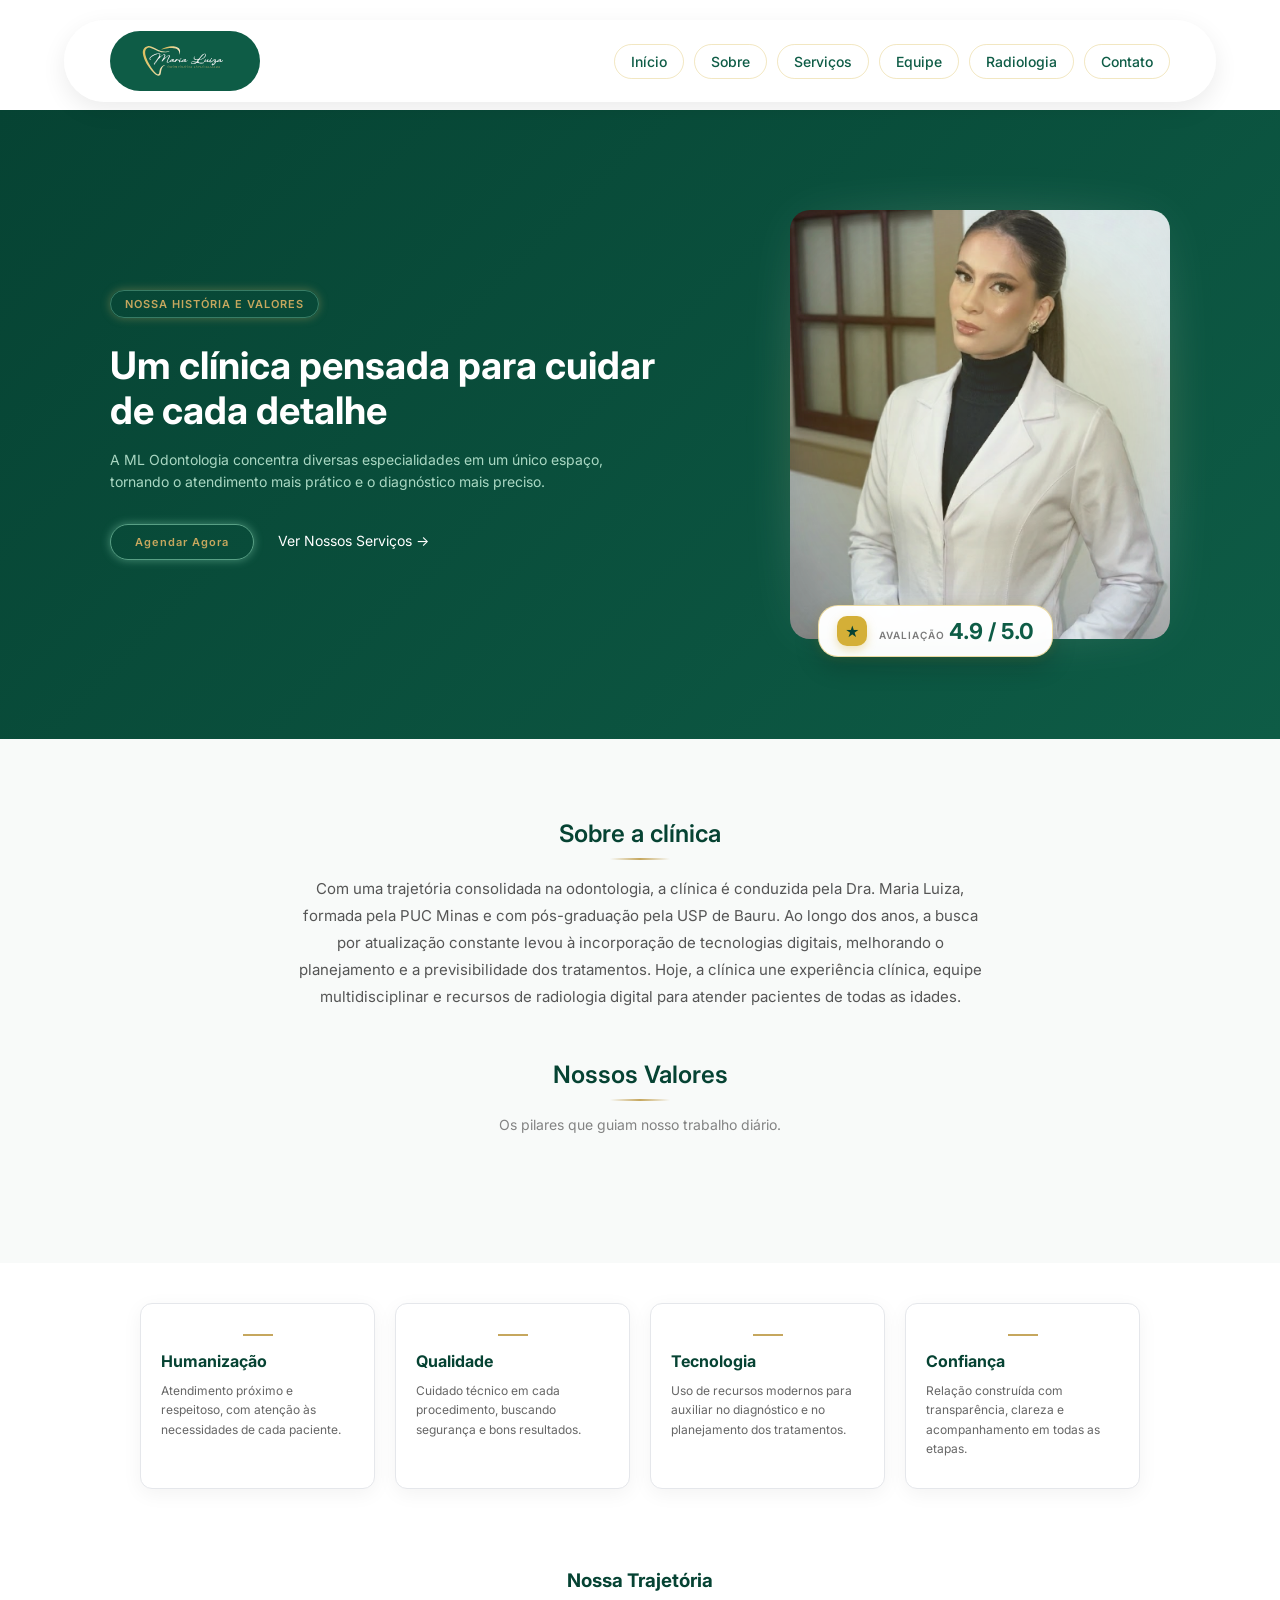
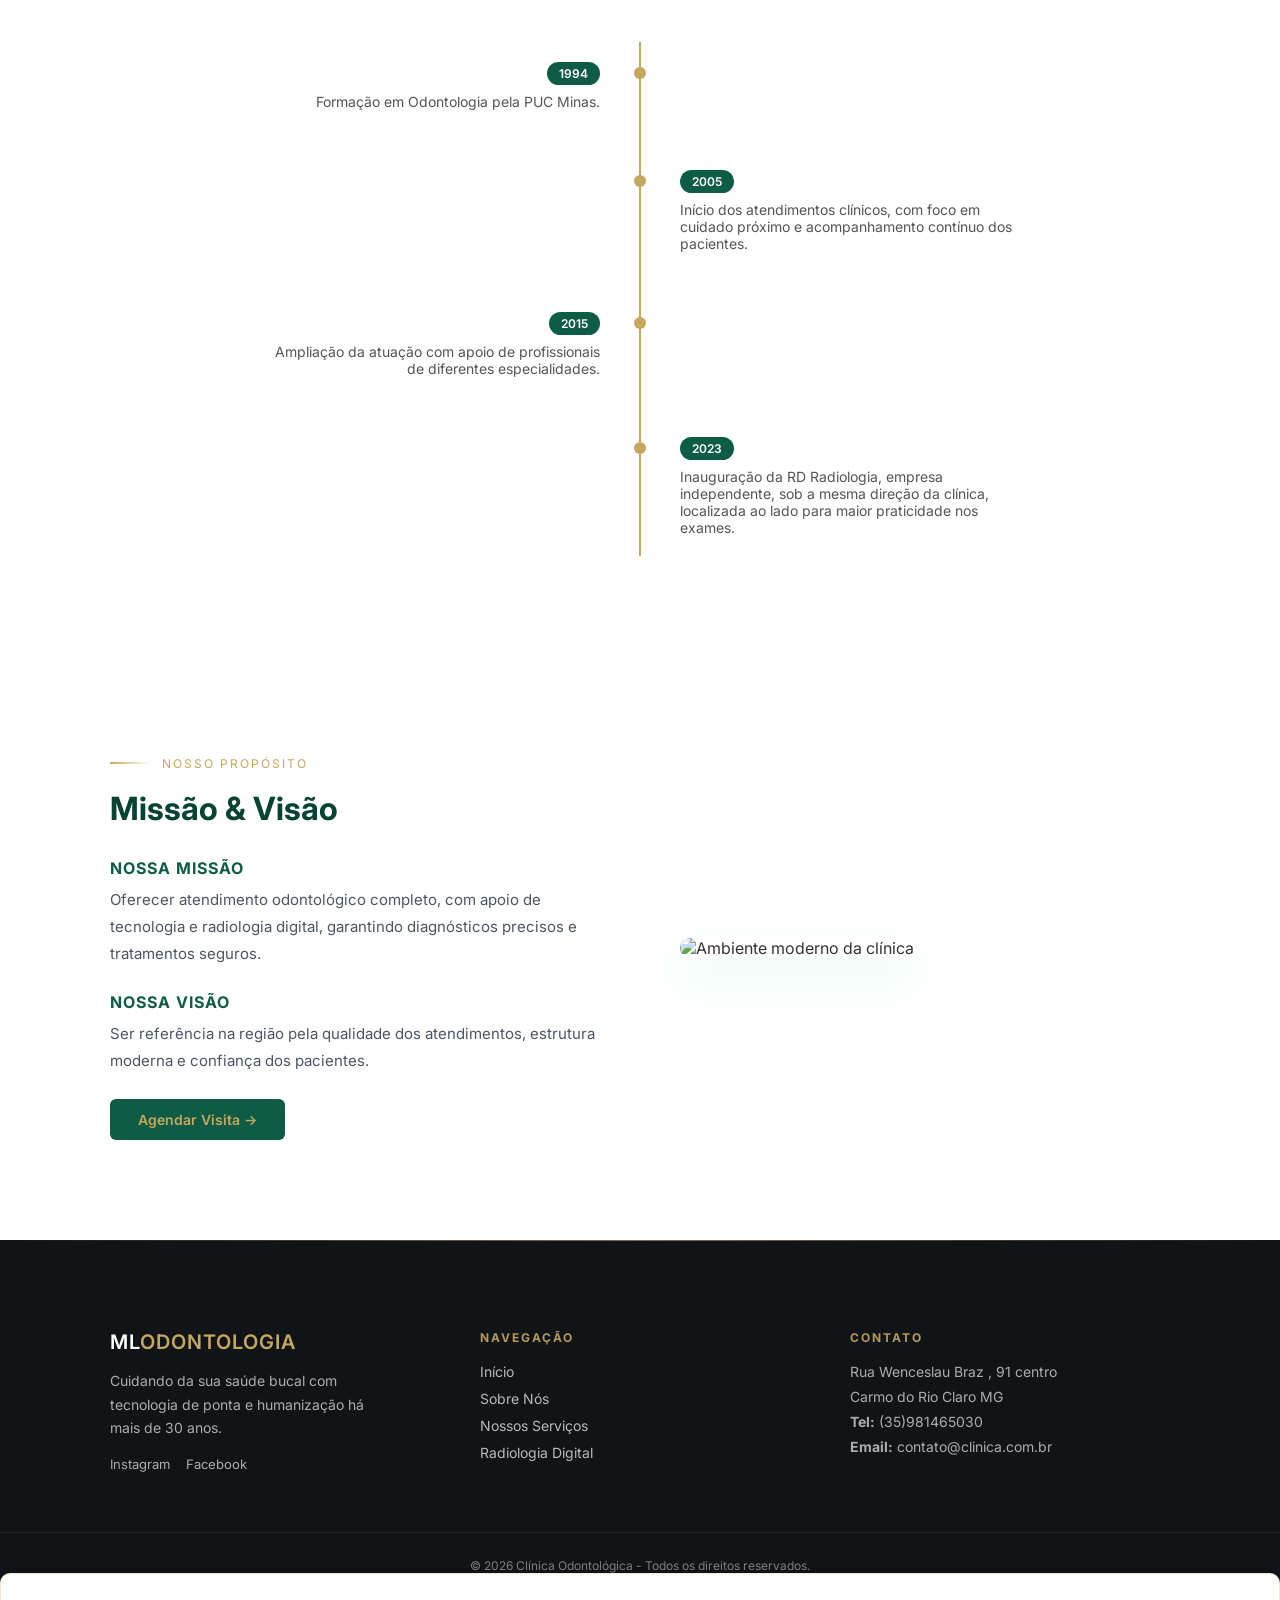
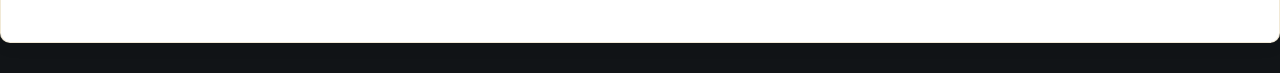
==== commit c9403415: "Teste" ====
--- a/sobre.html
+++ b/sobre.html
@@ -43,7 +43,7 @@
         <div class="hero-text">
             <p class="overline">NOSSA HISTÓRIA E VALORES</p>
             
-            <h1>Uma clínica pensada para cuidar de cada detalhe</h1>
+            <h1>Um clínica pensada para cuidar de cada detalhe</h1>
             
             <p class="hero-desc">A ML Odontologia concentra diversas especialidades em um único espaço, tornando o atendimento mais prático e o diagnóstico mais preciso.</p>
             
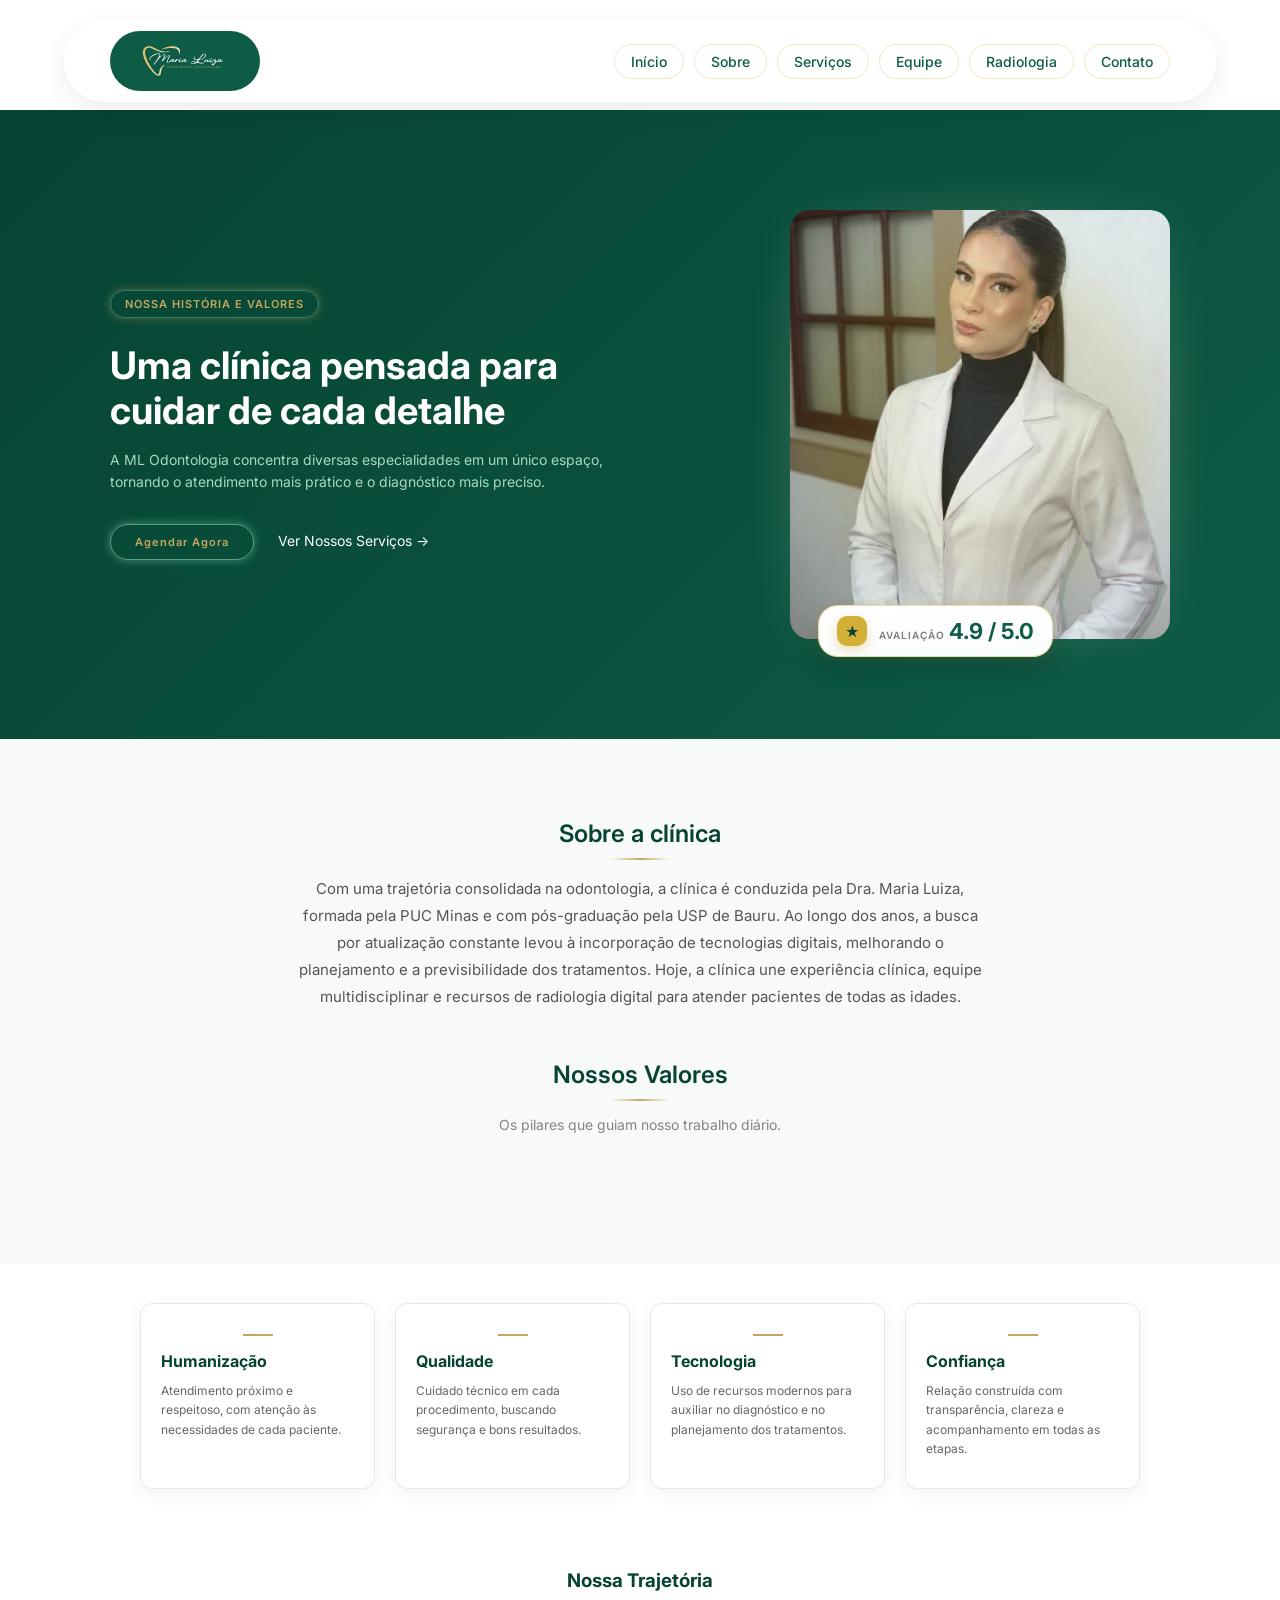
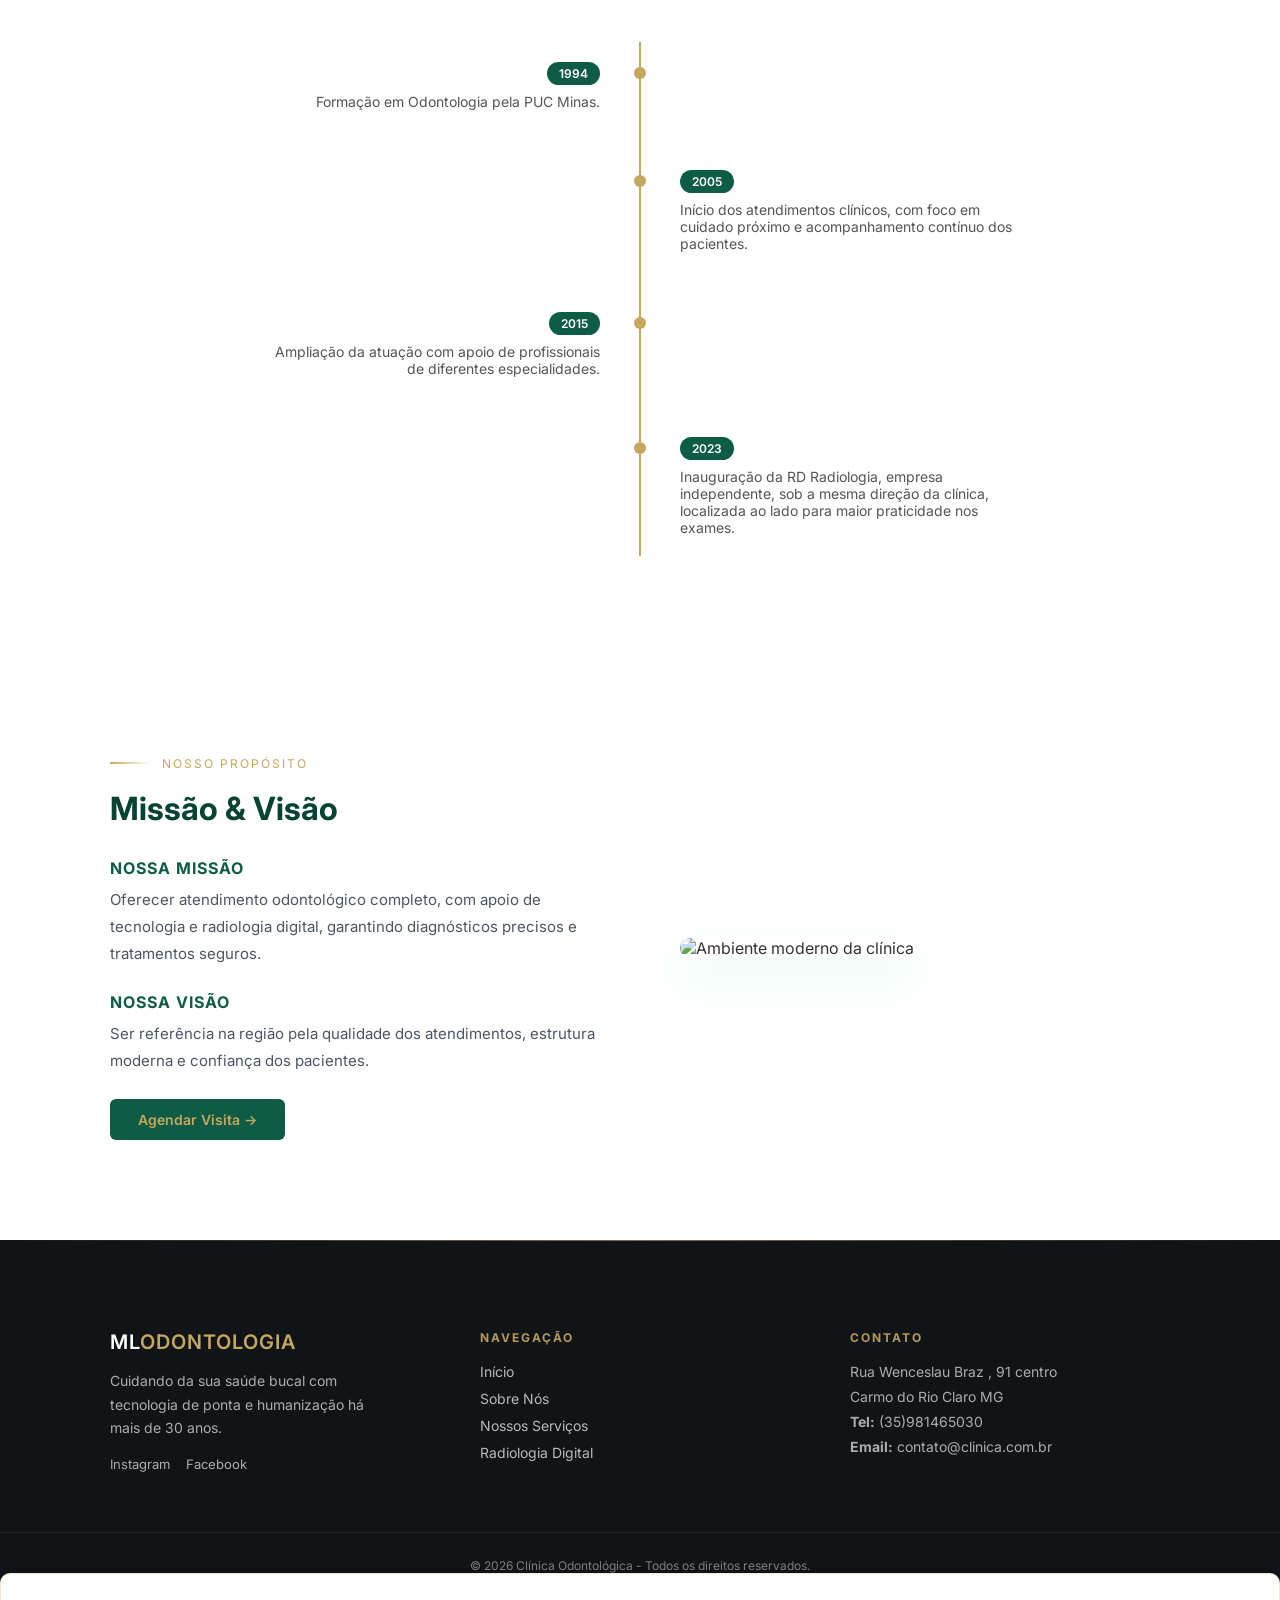
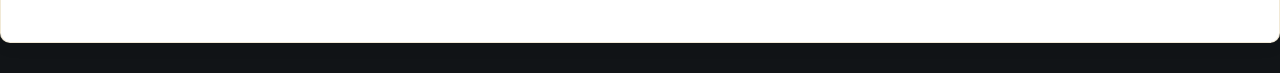
==== commit d6a61d9f: "correcao texto" ====
--- a/sobre.html
+++ b/sobre.html
@@ -43,7 +43,7 @@
         <div class="hero-text">
             <p class="overline">NOSSA HISTÓRIA E VALORES</p>
             
-            <h1>Um clínica pensada para cuidar de cada detalhe</h1>
+            <h1>Uma clínica pensada para cuidar de cada detalhe</h1>
             
             <p class="hero-desc">A ML Odontologia concentra diversas especialidades em um único espaço, tornando o atendimento mais prático e o diagnóstico mais preciso.</p>
             
